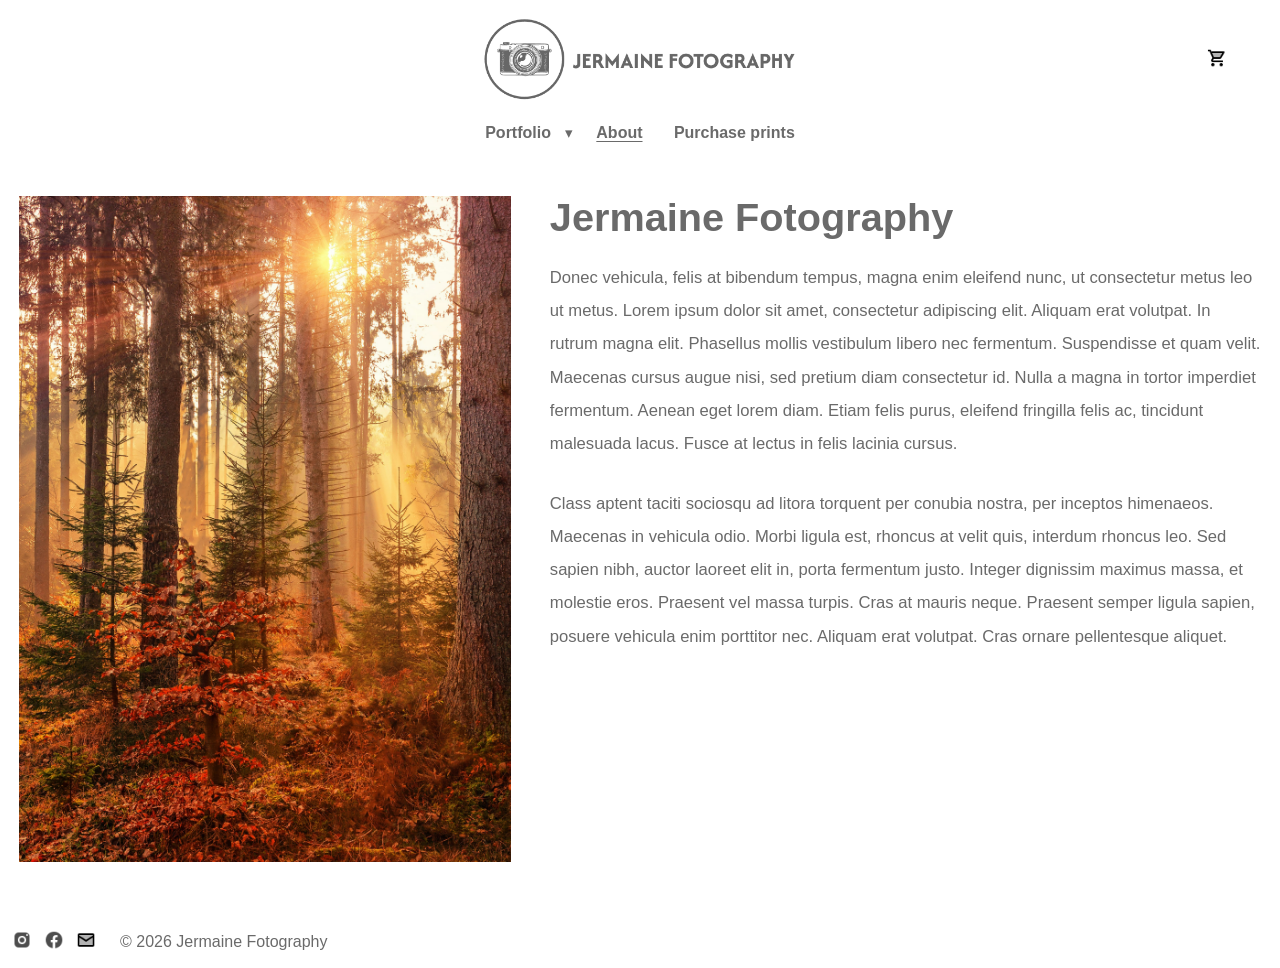
==== about.html @ a355e43f "initial commit" ====
<!DOCTYPE html>
<html lang="en">
<head>
  <!-- Page metadata and shared stylesheet link -->
  <meta charset="utf-8">
  <meta name="viewport" content="width=device-width, initial-scale=1">
  <title>About | Jermaine Fotography</title>
  <link rel="stylesheet" href="css/style.css">
</head>

<body>
  <!-- Main wrapper containing header, about content, and footer -->
  <div class="page">
    <!-- Header section with brand logo -->
    <header class="header">
      <!-- Dedicated top-right basket section -->
      <section class="header-basket" aria-label="Basket quick link">
        <a class="basket-link" href="basket.html" aria-label="Open basket page">
          <img class="basket-icon" src="images/basket.png" alt="Basket"> <!-- Icon by https://icons8.com/  -->
        </a>
      </section>

      <!-- Clickable logo that always redirects to the home page -->
      <a class="header-logo-link" href="index.html">
        <img class="header-logo" src="images/logo.png" alt="Jermaine Fotography logo"> <!-- Logo generated with https://logo.com/  -->
      </a>

      <!-- Mobile menu button with three-line icon -->
      <button class="menu-toggle" type="button" aria-expanded="false" aria-controls="primary-nav" aria-label="Toggle navigation menu">
        <span class="menu-toggle-line"></span>
        <span class="menu-toggle-line"></span>
        <span class="menu-toggle-line"></span>
      </button>

      <!-- Main navigation using an unordered list -->
      <nav class="main-nav" id="primary-nav" aria-label="Primary navigation">
        <!-- Close button shown at top-right of the opened mobile menu -->
        <button class="menu-close" type="button" aria-label="Close navigation menu">
          X
        </button>

        <ul class="main-nav-list">
          <!-- Portfolio item using a native details/summary click dropdown -->
          <li class="main-nav-item">
            <details class="dropdown">
              <summary class="dropdown-summary">
                <span class="main-nav-link">Portfolio</span>
                <span class="dropdown-arrow" aria-hidden="true">▾</span>
              </summary>

              <ul class="dropdown-menu">
                <li><a class="dropdown-link" href="landscape.html">Landscape</a></li>
                <li><a class="dropdown-link" href="still-life.html">Still life</a></li>
              </ul>
            </details>
          </li>

          <!-- Standard navigation items -->
          <li class="main-nav-item"><a class="main-nav-link" href="about.html" aria-current="page">About</a></li>
          <li class="main-nav-item"><a class="main-nav-link" href="purchase-prints.html">Purchase prints</a></li>
        </ul>

        <!-- Social icons shown inside the mobile full-screen menu -->
        <ul class="mobile-menu-social" aria-label="Mobile social links">
          <li>
            <a class="mobile-menu-icon-link" href="#" aria-label="Instagram">
              <img class="mobile-menu-icon" src="images/instagram.png" alt="Instagram"> <!-- Icon by https://icons8.com/  -->
            </a>
          </li>
          <li>
            <a class="mobile-menu-icon-link" href="#" aria-label="Facebook">
              <img class="mobile-menu-icon" src="images/facebook.png" alt="Facebook"> <!-- Icon by https://icons8.com/  -->
            </a>
          </li>
          <li>
            <a class="mobile-menu-icon-link" href="#" aria-label="Email">
              <img class="mobile-menu-icon" src="images/email.png" alt="Email"> <!-- Icon by https://icons8.com/  -->
            </a>
          </li>
        </ul>
      </nav>
    </header>

    <!-- About content area with image on the left and biography text on the right -->
    <main class="about-main">
      <section class="about-layout" aria-label="About Jermaine Fotography">
        <figure class="about-image-wrap">
          <img class="about-image" src="images/about-page.jpg" alt="Jermaine Fotography about page image"> <!-- Image obtained from https://unsplash.com/ -->
        </figure>

        <article class="about-content">
          <h1>Jermaine Fotography</h1>
          <p>
            Donec vehicula, felis at bibendum tempus, magna enim eleifend nunc, ut consectetur metus leo ut metus. Lorem ipsum dolor sit amet, consectetur adipiscing elit. Aliquam erat volutpat. In rutrum magna elit. Phasellus mollis vestibulum libero nec fermentum. Suspendisse et quam velit. Maecenas cursus augue nisi, sed pretium diam consectetur id. Nulla a magna in tortor imperdiet fermentum. Aenean eget lorem diam. Etiam felis purus, eleifend fringilla felis ac, tincidunt malesuada lacus. Fusce at lectus in felis lacinia cursus.
          </p>
          <p>
            Class aptent taciti sociosqu ad litora torquent per conubia nostra, per inceptos himenaeos. Maecenas in vehicula odio. Morbi ligula est, rhoncus at velit quis, interdum rhoncus leo. Sed sapien nibh, auctor laoreet elit in, porta fermentum justo. Integer dignissim maximus massa, et molestie eros. Praesent vel massa turpis. Cras at mauris neque. Praesent semper ligula sapien, posuere vehicula enim porttitor nec. Aliquam erat volutpat. Cras ornare pellentesque aliquet.
          </p>
        </article>
      </section>
    </main>

    <!-- Footer section -->
    <footer class="footer">
      <!-- Footer social navigation icons -->
      <nav class="footer-nav" aria-label="Footer social navigation">
        <ul class="footer-nav-list">
          <li>
            <a class="footer-icon-link" href="#" aria-label="Instagram">
              <img class="footer-icon" src="images/instagram.png" alt="Instagram"> <!-- Icon by https://icons8.com/  -->
            </a>
          </li>
          <li>
            <a class="footer-icon-link" href="#" aria-label="Facebook">
              <img class="footer-icon" src="images/facebook.png" alt="Facebook"> <!-- Icon by https://icons8.com/  -->
            </a>
          </li>
          <li>
            <a class="footer-icon-link" href="#" aria-label="Email">
              <img class="footer-icon" src="images/email.png" alt="Email"> <!-- Icon by https://icons8.com/  -->
            </a>
          </li>

          <!-- Copyright text displayed next to the footer icons -->
          <li class="footer-copy-item">
            <span class="footer-copyright">© 2026 Jermaine Fotography</span>
          </li>
        </ul>
      </nav>
    </footer>
  </div>

  <!-- Shared scripts for basket state and header cart badge UI -->
  <script src="inc/cart.js"></script>
  <script src="inc/cart-ui.js"></script>

  <!-- JS script to open and close the mobile navigation menu -->
  <script>
    const menuToggleButton = document.querySelector(".menu-toggle");
    const menuCloseButton = document.querySelector(".menu-close");
    const primaryNavigation = document.getElementById("primary-nav");

    if (menuToggleButton && primaryNavigation) {
      function setMenuState(isOpen) {
        primaryNavigation.classList.toggle("is-open", isOpen);
        menuToggleButton.setAttribute("aria-expanded", String(isOpen));
        document.body.classList.toggle("menu-open", isOpen);
      }

      menuToggleButton.addEventListener("click", function () {
        const isOpen = !primaryNavigation.classList.contains("is-open");
        setMenuState(isOpen);
      });

      if (menuCloseButton) {
        menuCloseButton.addEventListener("click", function () {
          setMenuState(false);
        });
      }

      primaryNavigation.querySelectorAll("a").forEach(function (link) {
        link.addEventListener("click", function () {
          if (window.innerWidth <= 768) {
            setMenuState(false);
          }
        });
      });

      window.addEventListener("resize", function () {
        if (window.innerWidth > 768) {
          setMenuState(false);
        }
      });
    }
  </script>
</body>
</html>
---- css/style.css ----
/* Shared text color palette */
:root {
  --logo-grey: #6a6a6a;
}

/* Global box model reset for predictable sizing */
* {
  box-sizing: border-box;
}

/* Base page typography and background */
body {
  margin: 0;
  font-family: Arial, Helvetica, sans-serif;
  background: #ffffff;
  color: var(--logo-grey);
}

/* Vertical page structure: header, content, footer */
.page {
  min-height: 100vh;
  display: flex;
  flex-direction: column;
}

/* Header area styling */
.header {
  position: relative;
  background-color: #ffffff;
  color: var(--logo-grey);
  padding: 16px 24px;
  text-align: center;
}

/* Clickable logo link wrapper */
.header-logo-link {
  display: inline-block;
}

/* Logo image sizing and centering in the header */
.header-logo {
  display: block;
  width: min(100%, 340px);
  height: auto;
  margin: 0 auto;
}

/* Mobile menu button is hidden on larger screens */
.menu-toggle {
  display: none;
}

/* Individual horizontal bars for the mobile menu icon */
.menu-toggle-line {
  display: block;
  width: 20px;
  height: 2px;
  background-color: var(--logo-grey);
}

/* Mobile menu close button is hidden on desktop */
.menu-close {
  display: none;
}

/* Navigation container positioned below the logo */
.main-nav {
  margin-top: 12px;
  width: auto;
  margin-left: auto;
  margin-right: auto;
}

/* Social icon list inside the mobile menu (hidden on desktop) */
.mobile-menu-social {
  display: none;
}

/* Unordered navigation list layout */
.main-nav-list {
  list-style: none;
  display: flex;
  justify-content: center;
  gap: clamp(12px, 1.2vw, 20px);
  margin: 0;
  padding: 0;
  width: auto;
  flex-wrap: nowrap;
}

/* Navigation list item positioning */
.main-nav-item {
  position: relative;
  display: flex;
  align-items: center;
  gap: 6px;
}

/* Navigation link appearance */
.main-nav-link {
  color: var(--logo-grey);
  text-decoration: none;
  font-weight: 600;
  display: inline-block;
  padding: 4px 8px;
}

/* Highlight active page link in the main navigation */
.main-nav-link[aria-current="page"] {
  text-decoration: underline;
  text-underline-offset: 3px;
  font-weight: 700;
}

/* Dedicated basket section aligned with the logo center near top-right */
.header-basket {
  position: absolute;
  top: clamp(58px, 4.6vw, 70px);
  right: clamp(24px, 4vw, 64px);
  transform: translateY(-50%);
}

/* Basket link wrapper */
.basket-link {
  display: inline-flex;
  align-items: center;
  justify-content: center;
  text-decoration: none;
  padding: 2px;
  position: relative;
}

/* Small basket icon styling */
.basket-icon {
  width: 20px;
  height: 20px;
  display: block;
}

/* Basket icon hover and focus effect */
.basket-link:hover .basket-icon,
.basket-link:focus .basket-icon {
  opacity: 0.75;
}

/* Basket item count badge on top of the basket icon */
.basket-count {
  position: absolute;
  top: -8px;
  right: -10px;
  min-width: 18px;
  height: 18px;
  padding: 0 5px;
  border-radius: 999px;
  background-color: #222222;
  color: #ffffff;
  font-size: 0.7rem;
  font-weight: 700;
  line-height: 18px;
  text-align: center;
  opacity: 0;
  transform: scale(0.6);
  transition: opacity 0.18s ease, transform 0.18s ease;
}

/* Reveal basket badge only when cart has items */
.basket-count.is-visible {
  opacity: 1;
  transform: scale(1);
}

/* Floating add-to-basket notification anchored top-right */
.cart-toast {
  position: fixed;
  top: 16px;
  right: 16px;
  z-index: 2200;
  width: min(92vw, 360px);
  background-color: #ffffff;
  border: 1px solid #dddddd;
  box-shadow: 0 14px 32px rgba(0, 0, 0, 0.16);
  padding: 12px;
  opacity: 0;
  pointer-events: none;
  transform: translateY(-8px);
  transition: opacity 0.2s ease, transform 0.2s ease;
}

/* Visible state for add-to-basket notification */
.cart-toast.is-visible {
  opacity: 1;
  pointer-events: auto;
  transform: translateY(0);
}

/* Close button for the floating add-to-basket notification */
.cart-toast-close {
  position: absolute;
  top: 6px;
  right: 8px;
  border: 0;
  background: transparent;
  color: var(--logo-grey);
  font-size: 1.1rem;
  line-height: 1;
  cursor: pointer;
  padding: 2px 4px;
}

/* Title text for add-to-basket notification */
.cart-toast-title {
  margin: 0 26px 10px 0;
  color: var(--logo-grey);
  font-size: 0.86rem;
  font-weight: 700;
  letter-spacing: 0.04em;
  text-transform: uppercase;
}

/* Body row containing image and text */
.cart-toast-body {
  display: flex;
  align-items: center;
  gap: 10px;
}

/* Product preview image inside the add-to-basket notification */
.cart-toast-image {
  width: 56px;
  height: 68px;
  object-fit: cover;
  display: block;
  flex-shrink: 0;
}

/* Text wrapper for add-to-basket notification content */
.cart-toast-copy {
  display: grid;
  gap: 4px;
  min-width: 0;
}

/* Product name shown in the notification */
.cart-toast-item {
  margin: 0;
  color: var(--logo-grey);
  font-size: 0.9rem;
  line-height: 1.3;
  font-weight: 600;
}

/* Basket quantity context shown under product name */
.cart-toast-meta {
  margin: 0;
  color: var(--logo-grey);
  font-size: 0.8rem;
  line-height: 1.4;
}

/* Call-to-action link to open basket page from notification */
.cart-toast-link {
  display: inline-flex;
  align-items: center;
  justify-content: center;
  margin-top: 12px;
  color: #ffffff;
  background-color: #222222;
  text-decoration: none;
  font-size: 0.82rem;
  font-weight: 700;
  letter-spacing: 0.04em;
  text-transform: uppercase;
  padding: 9px 12px;
}

/* Hover and focus states for notification basket link */
.cart-toast-link:hover,
.cart-toast-link:focus {
  background-color: #2e2e2e;
}

/* Navigation link hover and keyboard-focus state */
.main-nav-link:hover,
.main-nav-link:focus {
  text-decoration: underline;
}

/* Dropdown container built with native details/summary */
.dropdown {
  position: relative;
}

/* Summary row used as the clickable dropdown control */
.dropdown-summary {
  display: inline-flex;
  align-items: center;
  gap: 6px;
  cursor: pointer;
  list-style: none;
}

/* Remove browser default summary marker so only custom arrow is shown */
.dropdown-summary::marker,
.dropdown-summary::-webkit-details-marker {
  display: none;
}

/* Dropdown summary hover and focus state */
.dropdown-summary:hover .main-nav-link,
.dropdown-summary:focus-visible .main-nav-link {
  text-decoration: underline;
}

/* Custom dropdown arrow symbol */
.dropdown-arrow {
  font-size: 0.95rem;
  line-height: 1;
}

/* Dropdown submenu container */
.dropdown-menu {
  list-style: none;
  display: none;
  position: absolute;
  top: 100%;
  left: 0;
  margin: 8px 0 0;
  padding: 8px 0;
  min-width: 150px;
  background-color: #ffffff;
  border: 1px solid #d8d8d8;
  box-shadow: 0 6px 12px rgba(0, 0, 0, 0.08);
  z-index: 10;
}

/* Dropdown links */
.dropdown-link {
  display: block;
  color: var(--logo-grey);
  text-decoration: none;
  padding: 8px 14px;
  white-space: nowrap;
}

/* Dropdown link hover and focus styles */
.dropdown-link:hover,
.dropdown-link:focus {
  background-color: #f2f2f2;
}

/* Show dropdown when details element is open */
.dropdown[open] .dropdown-menu {
  display: block;
}

/* Rotate custom arrow when dropdown is open */
.dropdown[open] .dropdown-arrow {
  transform: rotate(180deg);
}

/* Shared flex growth for top-level page main regions */
.gallery-main,
.about-main,
.products-main,
.product-detail-main,
.cart-main {
  flex: 1;
}

/* Shared centered width wrapper for gallery and product listing sections */
.gallery-page-header,
.photo-grid,
.products-section {
  width: min(94vw, 1400px);
  margin-left: auto;
  margin-right: auto;
}

/* Main gallery section spacing */
.gallery-main {
  padding: 34px 0 46px;
}

/* Optional centered heading wrapper for single-category gallery pages */
.gallery-page-header {
  margin: 0 auto 24px;
  text-align: center;
}

/* Large centered heading text used on landscape and still life pages */
.gallery-page-title {
  margin: 0;
  color: var(--logo-grey);
  font-size: clamp(1.8rem, 2.8vw, 2.5rem);
  font-weight: 500;
  letter-spacing: 0.02em;
  line-height: 1.2;
}

/* Masonry-style gallery layout inspired by the reference display */
.photo-grid {
  column-count: 3;
  column-gap: clamp(14px, 1.8vw, 24px);
}

/* Landscape page uses fewer columns so each image renders larger and taller */
.landscape-main .photo-grid {
  width: min(96vw, 1500px);
  column-count: 2;
  column-gap: clamp(16px, 2vw, 28px);
}

/* Slightly larger gaps between landscape cards to keep the taller layout balanced */
.landscape-main .photo-card {
  margin: 0 0 clamp(16px, 2vw, 28px);
}

/* Shared photo card styling */
.photo-card {
  margin: 0 0 clamp(14px, 1.8vw, 24px);
  break-inside: avoid;
  -webkit-column-break-inside: avoid;
  overflow: hidden;
  background-color: #ffffff;
}

/* Shared image styling for natural photographic proportions */
.photo-card img {
  width: 100%;
  height: auto;
  display: block;
}

/* About page section spacing */
.about-main {
  padding: 34px 0 54px;
}

/* Two-column about layout with image left and text right */
.about-layout {
  width: min(97vw, 1500px);
  margin: 0 auto;
  display: grid;
  grid-template-columns: minmax(380px, 0.9fr) minmax(540px, 1.3fr);
  gap: clamp(22px, 3vw, 54px);
  align-items: stretch;
}

/* About page image wrapper reset */
.about-image-wrap {
  margin: 0;
  height: 100%;
}

/* About page feature image styling with stronger vertical emphasis */
.about-image {
  width: 100%;
  height: clamp(620px, 74vh, 980px);
  display: block;
  object-fit: cover;
  object-position: center;
}

/* About page heading style */
.about-content h1 {
  margin: 0 0 22px;
  color: var(--logo-grey);
  font-size: clamp(2.2rem, 3.1vw, 3.35rem);
  line-height: 1.08;
}

/* About page text column spacing and vertical fill */
.about-content {
  min-height: clamp(620px, 74vh, 980px);
  display: flex;
  flex-direction: column;
}

/* About page paragraph style */
.about-content p {
  margin: 0 0 26px;
  line-height: 2;
  font-size: 1.04rem;
}

/* Remove trailing gap under the final about paragraph */
.about-content p:last-child {
  margin-bottom: 0;
}

/* Purchase prints page section spacing */
.products-main {
  padding: 34px 0 52px;
}

/* Purchase page heading block */
.products-heading {
  margin: 0;
  text-align: left;
}

/* Purchase page small uppercase heading label */
.products-kicker {
  margin: 0;
  color: var(--logo-grey);
  font-size: clamp(1.7rem, 3.2vw, 2.6rem);
  font-weight: 400;
  letter-spacing: 0.01em;
  line-height: 1.08;
  text-transform: none;
}

/* Purchase page main heading style */
.products-title {
  margin: 30px 0 0;
  color: var(--logo-grey);
  font-size: clamp(1.7rem, 3.2vw, 2.6rem);
  font-weight: 500;
  letter-spacing: 0.04em;
  line-height: 1.3;
  text-transform: none;
}

/* Product grid layout */
.products-grid {
  list-style: none;
  margin: 26px 0 0;
  padding: 0;
  display: grid;
  grid-template-columns: repeat(3, minmax(0, 1fr));
  gap: clamp(18px, 2vw, 28px);
  align-items: start;
}

/* Product card base style */
.product-card {
  margin: 0;
}

/* Product image link wrapper */
.product-thumb-link {
  display: block;
  text-decoration: none;
}

/* Product image sizing */
.product-thumb {
  width: 100%;
  aspect-ratio: 4 / 5;
  object-fit: cover;
  display: block;
}

/* Product detail block below each thumbnail */
.product-details {
  padding: 12px 2px 0;
}

/* Product title styling */
.product-name {
  margin: 0 0 8px;
  color: var(--logo-grey);
  font-size: 1.04rem;
  line-height: 1.3;
}

/* Product title link styling */
.product-name-link {
  color: inherit;
  text-decoration: none;
}

/* Product title link hover and focus styles */
.product-name-link:hover,
.product-name-link:focus {
  text-decoration: underline;
}

/* Product descriptor styling */
.product-type {
  margin: 0 0 9px;
  color: var(--logo-grey);
  font-size: 0.9rem;
  line-height: 1.45;
}

/* Product publication date styling */
.product-date {
  margin: 0 0 10px;
  color: var(--logo-grey);
  font-size: 0.88rem;
  line-height: 1.45;
}

/* Product price styling */
.product-price {
  margin: 0 0 12px;
  color: var(--logo-grey);
  font-size: 0.95rem;
  font-weight: 700;
}

/* Shared outlined action button base for product and empty-cart actions */
.product-cta,
.cart-empty-link {
  display: inline-flex;
  align-items: center;
  justify-content: center;
  color: var(--logo-grey);
  text-decoration: none;
  border: 1px solid #d0d0d0;
  font-weight: 700;
  text-transform: uppercase;
  letter-spacing: 0.04em;
  background-color: #ffffff;
  font-family: inherit;
  cursor: pointer;
}

/* Product call-to-action sizing */
.product-cta {
  padding: 8px 14px;
  font-size: 0.86rem;
}

/* Product and empty-cart action hover/focus states */
.product-cta:hover,
.product-cta:focus,
.cart-empty-link:hover,
.cart-empty-link:focus {
  background-color: #f6f6f6;
}

/* Shared product and detail action rows containing quantity and add button */
.product-purchase-controls,
.detail-action-row {
  display: flex;
  align-items: center;
  gap: 10px;
  flex-wrap: wrap;
}

/* Shared quantity selector container style for product and basket */
.product-quantity,
.cart-quantity-control {
  display: inline-flex;
  align-items: center;
  border: 1px solid #d0d0d0;
  background-color: #ffffff;
}

/* Product quantity selector minimum touch target */
.product-quantity {
  min-height: 38px;
}

/* Shared plus/minus quantity button base style */
.qty-button,
.cart-qty-button {
  border: 0;
  background: transparent;
  color: var(--logo-grey);
  cursor: pointer;
  font-size: 1rem;
  line-height: 1;
}

/* Product card quantity button dimensions */
.qty-button {
  width: 34px;
  height: 36px;
}

/* Basket table quantity button dimensions */
.cart-qty-button {
  width: 30px;
  height: 34px;
}

/* Shared quantity numeric input base style */
.qty-input,
.cart-qty-input {
  border: 0;
  outline: none;
  text-align: center;
  color: var(--logo-grey);
  background-color: #ffffff;
  font-family: inherit;
  appearance: textfield;
}

/* Product card quantity numeric field */
.qty-input {
  width: 50px;
  font-size: 0.92rem;
}

/* Basket quantity numeric field */
.cart-qty-input {
  width: 46px;
  font-size: 0.9rem;
}

/* Remove browser spinner controls from custom quantity fields */
.qty-input::-webkit-inner-spin-button,
.qty-input::-webkit-outer-spin-button,
.cart-qty-input::-webkit-inner-spin-button,
.cart-qty-input::-webkit-outer-spin-button {
  -webkit-appearance: none;
  margin: 0;
}

/* Product add-to-basket button sizing */
.product-add-button {
  min-height: 38px;
}

/* Shared add-to-basket feedback message style */
.product-feedback,
.detail-feedback {
  min-height: 1.1rem;
  color: var(--logo-grey);
  font-size: 0.82rem;
}

/* Product add-to-basket feedback message spacing */
.product-feedback {
  margin: 8px 0 0;
}

/* Product detail page section spacing */
.product-detail-main {
  padding: 30px 0 54px;
}

/* Product detail content wrapper */
.product-detail-section {
  width: min(94vw, 1280px);
  margin: 0 auto;
}

/* Product detail two-column layout */
.product-detail-layout {
  display: grid;
  grid-template-columns: minmax(0, 1.15fr) minmax(320px, 0.85fr);
  gap: clamp(24px, 4vw, 64px);
  align-items: start;
}

/* Product image presentation column */
.detail-media {
  margin: 0;
  height: 100%;
}

/* Main product detail image with stronger vertical footprint */
.detail-image {
  width: 100%;
  height: clamp(700px, 88vh, 1120px);
  max-height: none;
  object-fit: cover;
  object-position: center;
  display: block;
}

/* Product information column */
.detail-summary {
  display: grid;
  gap: 14px;
}

/* Product breadcrumb trail */
.detail-breadcrumb {
  margin: 0;
  color: var(--logo-grey);
  font-size: 0.82rem;
  letter-spacing: 0.02em;
}

/* Product detail title */
.detail-title {
  margin: 0;
  color: var(--logo-grey);
  font-size: clamp(1.6rem, 2.4vw, 2.2rem);
  line-height: 1.18;
  font-weight: 500;
}

/* Product detail price row */
.detail-price {
  margin: 0;
  color: var(--logo-grey);
  font-size: 1.26rem;
  font-weight: 700;
}

/* Shared secondary product detail metadata lines */
.detail-note,
.detail-published {
  margin: 0;
  color: var(--logo-grey);
  font-size: 0.86rem;
}

/* Product tax and shipping note */
.detail-note {
  line-height: 1.5;
}

/* Product option selector group */
.detail-option-group {
  display: grid;
  gap: 8px;
}

/* Product option label style */
.detail-option-label {
  color: var(--logo-grey);
  font-size: 0.88rem;
  font-weight: 700;
  letter-spacing: 0.04em;
  text-transform: uppercase;
}

/* Product variant select inputs */
.detail-size-select,
.detail-format-select {
  border: 1px solid #d0d0d0;
  min-height: 40px;
  padding: 6px 10px;
  color: var(--logo-grey);
  background-color: #ffffff;
  font-family: inherit;
  font-size: 0.92rem;
}

/* Product detail quantity control wrapper */
.detail-quantity {
  min-height: 40px;
}

/* Product detail quantity input width override */
.detail-qty-input {
  width: 54px;
}

/* Product detail add-to-basket button */
.detail-add-button {
  min-height: 40px;
  border: 0;
  background-color: #222222;
  color: #ffffff;
  padding: 10px 22px;
}

/* Product detail add-to-basket hover and focus state */
.detail-add-button:hover,
.detail-add-button:focus {
  background-color: #2e2e2e;
}

/* Product detail feedback message spacing */
.detail-feedback {
  margin: 0;
}

/* Product detail body section heading */
.detail-section-heading {
  margin: 10px 0 0;
  color: var(--logo-grey);
  font-size: 1rem;
  letter-spacing: 0.05em;
  text-transform: uppercase;
}

/* Product detail description paragraphs */
.detail-copy {
  margin: 0;
  color: var(--logo-grey);
  font-size: 0.95rem;
  line-height: 1.75;
}

/* Product detail feature list */
.detail-feature-list {
  margin: 0;
  padding-left: 18px;
  color: var(--logo-grey);
  display: grid;
  gap: 8px;
  font-size: 0.92rem;
  line-height: 1.6;
}

/* Basket page section spacing */
.cart-main {
  padding: 30px 0 52px;
}

/* Basket page content wrapper */
.cart-section {
  width: min(94vw, 1300px);
  margin: 0 auto;
}

/* Basket heading row */
.cart-header {
  display: flex;
  align-items: flex-end;
  justify-content: space-between;
  gap: 12px;
  margin-bottom: 20px;
  padding-bottom: 16px;
  border-bottom: 1px solid #e5e5e5;
}

/* Basket title style */
.cart-title {
  margin: 0;
  color: var(--logo-grey);
  font-size: clamp(1.7rem, 2.6vw, 2.3rem);
  font-weight: 500;
  line-height: 1.1;
}

/* Continue shopping link style */
.cart-continue-link {
  color: var(--logo-grey);
  text-decoration: none;
  font-size: 0.92rem;
  font-weight: 600;
}

/* Continue shopping hover and focus state */
.cart-continue-link:hover,
.cart-continue-link:focus {
  text-decoration: underline;
}

/* Basket content split between items and summary */
.cart-content {
  display: grid;
  grid-template-columns: minmax(0, 1fr) minmax(260px, 320px);
  gap: clamp(18px, 2.5vw, 36px);
  align-items: start;
}

/* Scroll wrapper for the basket table on narrower viewports */
.cart-table-wrap {
  width: 100%;
  overflow-x: visible;
}

/* Basket line items table */
.cart-table {
  width: 100%;
  border-collapse: collapse;
  min-width: 0;
}

/* Basket table heading cells */
.cart-table th {
  text-align: left;
  color: var(--logo-grey);
  font-size: 0.78rem;
  letter-spacing: 0.08em;
  text-transform: uppercase;
  font-weight: 700;
  padding: 10px 0;
  border-bottom: 1px solid #e3e3e3;
}

/* Basket table data cells */
.cart-table td {
  vertical-align: middle;
  padding: 16px 0;
  border-bottom: 1px solid #ededed;
}

/* Basket product cell with thumbnail and metadata */
.cart-product-cell {
  display: flex;
  align-items: center;
  gap: 14px;
  min-width: 310px;
  padding-right: 10px;
}

/* Basket thumbnail link wrapper */
.cart-product-image-link {
  display: block;
  flex-shrink: 0;
}

/* Basket thumbnail image sizing */
.cart-product-image {
  width: 84px;
  height: 105px;
  object-fit: cover;
  display: block;
}

/* Basket product metadata wrapper */
.cart-product-info {
  display: grid;
  gap: 4px;
}

/* Basket product title */
.cart-product-name {
  margin: 0;
  color: var(--logo-grey);
  font-size: 1rem;
  line-height: 1.3;
  overflow-wrap: anywhere;
}

/* Basket product metadata lines */
.cart-product-meta {
  margin: 0;
  color: var(--logo-grey);
  font-size: 0.82rem;
  line-height: 1.4;
}

/* Basket quantity cell spacing */
.cart-quantity-cell {
  white-space: nowrap;
}

/* Basket per-item price and total cell styles */
.cart-price-cell,
.cart-total-cell {
  color: var(--logo-grey);
  font-size: 0.92rem;
  white-space: nowrap;
}

/* Basket remove cell alignment */
.cart-remove-cell {
  text-align: right;
  white-space: nowrap;
}

/* Basket remove button style */
.cart-remove-button {
  border: 0;
  background: transparent;
  color: var(--logo-grey);
  text-decoration: underline;
  cursor: pointer;
  font-family: inherit;
  font-size: 0.82rem;
  padding: 0;
}

/* Basket summary panel */
.cart-summary {
  border: 1px solid #e5e5e5;
  padding: 18px;
  background-color: #ffffff;
}

/* Basket summary heading */
.cart-summary-title {
  margin: 0;
  color: var(--logo-grey);
  font-size: 1rem;
  text-transform: uppercase;
  letter-spacing: 0.06em;
}

/* Basket subtotal value */
.cart-subtotal {
  margin: 12px 0 14px;
  color: var(--logo-grey);
  font-size: 1.6rem;
  font-weight: 700;
}

/* Basket summary note text */
.cart-summary-note {
  margin: 0 0 16px;
  color: var(--logo-grey);
  font-size: 0.86rem;
  line-height: 1.5;
}

/* Single checkout call-to-action button */
.cart-checkout-button {
  width: 100%;
  border: 0;
  background-color: #222222;
  color: #ffffff;
  font-family: inherit;
  font-size: 0.9rem;
  font-weight: 700;
  text-transform: uppercase;
  letter-spacing: 0.05em;
  padding: 12px 14px;
  cursor: pointer;
}

/* Basket checkout button hover and focus state */
.cart-checkout-button:hover,
.cart-checkout-button:focus {
  opacity: 0.9;
}

/* Empty-cart state wrapper */
.cart-empty {
  border: 1px solid #e5e5e5;
  padding: 24px;
  text-align: center;
}

/* Empty-cart explanatory text */
.cart-empty-text {
  margin: 0 0 14px;
  color: var(--logo-grey);
}

/* Empty-cart browse link button */
.cart-empty-link {
  padding: 9px 14px;
  font-size: 0.84rem;
}

/* Footer area styling */
.footer {
  background-color: #ffffff;
  color: var(--logo-grey);
  display: flex;
  justify-content: flex-start;
  align-items: center;
  padding: 14px 12px;
}

/* Footer navigation wrapper */
.footer-nav {
  width: 100%;
}

/* Footer unordered list layout for social icons */
.footer-nav-list {
  list-style: none;
  display: flex;
  align-items: center;
  gap: 12px;
  margin: 0;
  padding: 0;
}

/* Footer list item containing copyright text */
.footer-copy-item {
  margin-left: 12px;
}

/* Shared icon link wrapper for footer and mobile menu */
.footer-icon-link,
.mobile-menu-icon-link {
  display: inline-flex;
  align-items: center;
  justify-content: center;
  text-decoration: none;
}

/* Shared social icon sizing for footer and mobile menu */
.footer-icon,
.mobile-menu-icon {
  width: 20px;
  height: 20px;
  display: block;
}

/* Shared social icon hover and focus effect */
.footer-icon-link:hover .footer-icon,
.footer-icon-link:focus .footer-icon,
.mobile-menu-icon-link:hover .mobile-menu-icon,
.mobile-menu-icon-link:focus .mobile-menu-icon {
  opacity: 0.75;
}

/* Footer copyright text style */
.footer-copyright {
  color: var(--logo-grey);
  font-size: 1rem;
  line-height: 1;
}

/* Stack about content on medium and smaller screens */
@media (max-width: 960px) {
  .about-main {
    padding: 26px 0 34px;
  }

  .about-layout {
    width: min(96vw, 840px);
    grid-template-columns: 1fr;
    gap: 22px;
  }

  /* Let text size collapse naturally once about layout stacks */
  .about-content {
    min-height: 0;
  }

  /* Keep about image tall on tablets without overwhelming the viewport */
  .about-image {
    height: clamp(420px, 62vh, 640px);
  }
}

/* Use two product columns on medium screens */
@media (max-width: 1024px) {
  .products-grid {
    grid-template-columns: repeat(2, minmax(0, 1fr));
  }

  /* Stack product detail layout into a single column on medium screens */
  .product-detail-layout {
    grid-template-columns: 1fr;
    gap: 24px;
  }

  /* Keep product detail image tall on medium screens */
  .detail-image {
    height: clamp(560px, 78vh, 900px);
  }

  /* Stack basket summary under table on medium screens */
  .cart-content {
    grid-template-columns: 1fr;
  }
}

/* Responsive behavior: stack columns on smaller screens */
@media (max-width: 768px) {
  /* Reduce logo size on mobile so header controls have clearer spacing */
  .header-logo {
    width: min(100%, 300px);
  }

  /* Lock background scroll when the full-screen mobile menu is open */
  body.menu-open {
    overflow: hidden;
  }

  /* Show three-line menu button aligned with the logo center on mobile */
  .menu-toggle {
    display: inline-flex;
    position: absolute;
    top: 50%;
    left: 10px;
    z-index: 20;
    transform: translateY(-50%);
    flex-direction: column;
    justify-content: center;
    align-items: center;
    gap: 5px;
    border: 0;
    background: transparent;
    cursor: pointer;
    padding: 6px;
    margin: 0;
  }

  /* Hide the hamburger while the mobile menu is open */
  body.menu-open .menu-toggle {
    display: none;
  }

  /* Hide navigation by default on mobile; menu button reveals a full-screen panel */
  .main-nav {
    display: none;
    position: fixed;
    inset: 0;
    z-index: 1200;
    width: 100vw;
    max-width: none;
    height: 100dvh;
    margin: 0;
    background-color: #ffffff;
    padding: 72px 24px 24px;
    overflow-y: auto;
  }

  /* Show full-screen navigation when toggled open by the menu button */
  .main-nav.is-open {
    display: flex;
    flex-direction: column;
  }

  /* Show close control at top-right inside the opened mobile menu */
  .main-nav.is-open .menu-close {
    display: inline-flex;
    position: absolute;
    top: 12px;
    right: 12px;
    width: 38px;
    height: 38px;
    border: 0;
    border-radius: 0;
    background: transparent;
    box-shadow: none;
    -webkit-appearance: none;
    appearance: none;
    cursor: pointer;
    padding: 0;
    margin: 0;
    color: transparent;
    font-size: 0;
    line-height: 0;
    text-indent: -9999px;
    white-space: nowrap;
    overflow: hidden;
    align-items: center;
    justify-content: center;
    transition: background-color 0.2s ease, box-shadow 0.2s ease;
  }

  /* Draw a true close icon with two crossing lines */
  .main-nav.is-open .menu-close::before,
  .main-nav.is-open .menu-close::after {
    content: "";
    position: absolute;
    width: 17px;
    height: 2.5px;
    background-color: var(--logo-grey);
    border-radius: 999px;
  }

  .main-nav.is-open .menu-close::before {
    transform: rotate(45deg);
  }

  .main-nav.is-open .menu-close::after {
    transform: rotate(-45deg);
  }

  /* Subtle hover/focus state for the close icon button */
  .main-nav.is-open .menu-close:hover,
  .main-nav.is-open .menu-close:focus {
    background-color: transparent;
    box-shadow: none;
  }

  /* Strong keyboard focus ring for accessibility */
  .main-nav.is-open .menu-close:focus-visible {
    outline: 2px solid #bcbcbc;
    outline-offset: 2px;
  }

  /* Arrange the three mobile menu links centered with even spacing */
  .main-nav-list {
    flex-direction: column;
    align-items: center;
    justify-content: center;
    gap: 24px;
    flex: 1;
    text-align: center;
  }

  /* Keep the dropdown control centered inside mobile menu */
  .dropdown-summary {
    justify-content: center;
    width: 100%;
  }

  /* Render dropdown items inline and centered in the mobile menu flow */
  .dropdown-menu {
    position: static;
    margin: 6px 0 0;
    padding: 6px 0 0;
    border: 0;
    box-shadow: none;
    min-width: 0;
    background: transparent;
    width: 100%;
  }

  /* Center dropdown links in mobile menu */
  .dropdown-link {
    text-align: center;
    padding: 8px 0;
  }

  /* Mobile social links fixed to the bottom area of the full-screen menu */
  .mobile-menu-social {
    list-style: none;
    display: flex;
    align-items: center;
    justify-content: center;
    gap: 12px;
    margin: auto 0 0;
    padding: 0;
  }

  /* Keep basket icon aligned with the logo center on small screens */
  .header-basket {
    top: 50%;
    right: 12px;
    transform: translateY(-50%);
  }

  /* Keep basket icon size consistent between mobile and desktop */
  .basket-icon {
    width: 20px;
    height: 20px;
  }

  /* Keep basket count badge size consistent between mobile and desktop */
  .basket-count {
    top: -8px;
    right: -10px;
    min-width: 18px;
    height: 18px;
    line-height: 18px;
    font-size: 0.7rem;
    padding: 0 5px;
  }

  /* Keep floating add-to-basket notification clear of mobile header */
  .cart-toast {
    top: 10px;
    right: 10px;
    width: min(94vw, 340px);
  }

  /* Use a simpler balanced gallery structure on tablets/phones */
  .gallery-main {
    padding: 22px 0 30px;
  }

  .photo-grid {
    width: min(96vw, 700px);
    column-count: 2;
    column-gap: 12px;
  }

  /* Keep landscape page images taller on small screens by using a single column */
  .landscape-main .photo-grid {
    width: min(96vw, 760px);
    column-count: 1;
    column-gap: 0;
  }

  .photo-card {
    margin-bottom: 12px;
  }

  /* Tighten purchase prints spacing on smaller screens */
  .products-main {
    padding: 22px 0 34px;
  }

  /* Keep products wrapper balanced on mobile */
  .products-section {
    width: min(96vw, 720px);
  }

  /* Keep product detail wrapper balanced on mobile */
  .product-detail-section {
    width: min(96vw, 860px);
  }

  /* Mobile product detail section spacing */
  .product-detail-main {
    padding: 22px 0 34px;
  }

  /* Keep product detail image visually prominent on mobile */
  .detail-image {
    height: clamp(430px, 68vh, 680px);
  }

  /* Keep product heading visually compact on mobile */
  .products-grid {
    margin-top: 20px;
    gap: 16px;
  }

  /* Adjust product metadata spacing on mobile */
  .product-details {
    padding-top: 10px;
  }

  /* Stack product action controls cleanly on mobile */
  .product-purchase-controls,
  .detail-action-row {
    flex-direction: column;
    align-items: stretch;
  }

  /* Stretch quantity selectors and add buttons on mobile */
  .product-quantity,
  .product-add-button,
  .detail-quantity,
  .detail-add-button {
    width: 100%;
  }

  /* Keep mobile quantity selector buttons separated */
  .product-quantity {
    justify-content: space-between;
  }

  /* Mobile basket section spacing */
  .cart-main {
    padding: 22px 0 34px;
  }

  /* Keep basket wrapper balanced on mobile */
  .cart-section {
    width: min(96vw, 860px);
  }

  /* Stack basket heading elements naturally on mobile */
  .cart-header {
    flex-direction: column;
    align-items: flex-start;
    gap: 8px;
  }

  /* Mobile basket rows: remove horizontal table behavior and stack content */
  .cart-table-wrap {
    overflow-x: visible;
  }

  /* Mobile basket table: flatten to block layout to avoid sideways scrolling */
  .cart-table,
  .cart-table thead,
  .cart-table tbody,
  .cart-table tr,
  .cart-table th,
  .cart-table td {
    display: block;
    width: 100%;
  }

  /* Mobile basket table header is hidden because labels are shown per row */
  .cart-table thead {
    display: none;
  }

  /* Mobile basket row card styling */
  .cart-row {
    border-bottom: 1px solid #ededed;
    padding: 14px 0;
  }

  /* Remove per-cell row borders to prevent doubled dividers on mobile cards */
  .cart-table td {
    border-bottom: 0;
    padding: 6px 0;
  }

  /* Mobile product cell: keep image and details side-by-side without overflow */
  .cart-product-cell {
    display: grid;
    grid-template-columns: 76px minmax(0, 1fr);
    gap: 12px;
    min-width: 0;
    padding-right: 0;
    align-items: start;
  }

  /* Mobile basket thumbnail size tuning */
  .cart-product-image {
    width: 76px;
    height: 96px;
  }

  /* Shared mobile row label/value layout for price, quantity, and total */
  .cart-price-cell,
  .cart-quantity-cell,
  .cart-total-cell {
    display: grid;
    grid-template-columns: 92px minmax(0, 1fr);
    gap: 10px;
    align-items: center;
    white-space: normal;
    font-size: 0.9rem;
  }

  /* Mobile row labels to mirror cart column names without table headers */
  .cart-price-cell::before,
  .cart-quantity-cell::before,
  .cart-total-cell::before {
    color: var(--logo-grey);
    font-size: 0.76rem;
    letter-spacing: 0.08em;
    text-transform: uppercase;
    font-weight: 700;
  }

  /* Mobile label text for each basket data line */
  .cart-price-cell::before {
    content: "Price";
  }

  .cart-quantity-cell::before {
    content: "Quantity";
  }

  .cart-total-cell::before {
    content: "Total";
  }

  /* Keep quantity selector aligned to the left on mobile rows */
  .cart-quantity-control {
    justify-self: start;
  }

  /* Mobile remove action aligns under the data rows */
  .cart-remove-cell {
    text-align: left;
    margin-top: 2px;
  }

  /* Keep basket subtotal card spacing compact on mobile */
  .cart-summary {
    padding: 16px;
  }
}

/* Single-column gallery on narrow mobile screens */
@media (max-width: 520px) {
  .photo-grid {
    column-count: 1;
  }

  /* Stack purchase cards into one column on narrow mobile screens */
  .products-grid {
    grid-template-columns: 1fr;
  }

  /* Keep mobile basket row labels compact on very narrow screens */
  .cart-price-cell,
  .cart-quantity-cell,
  .cart-total-cell {
    grid-template-columns: 82px minmax(0, 1fr);
    gap: 8px;
  }
}
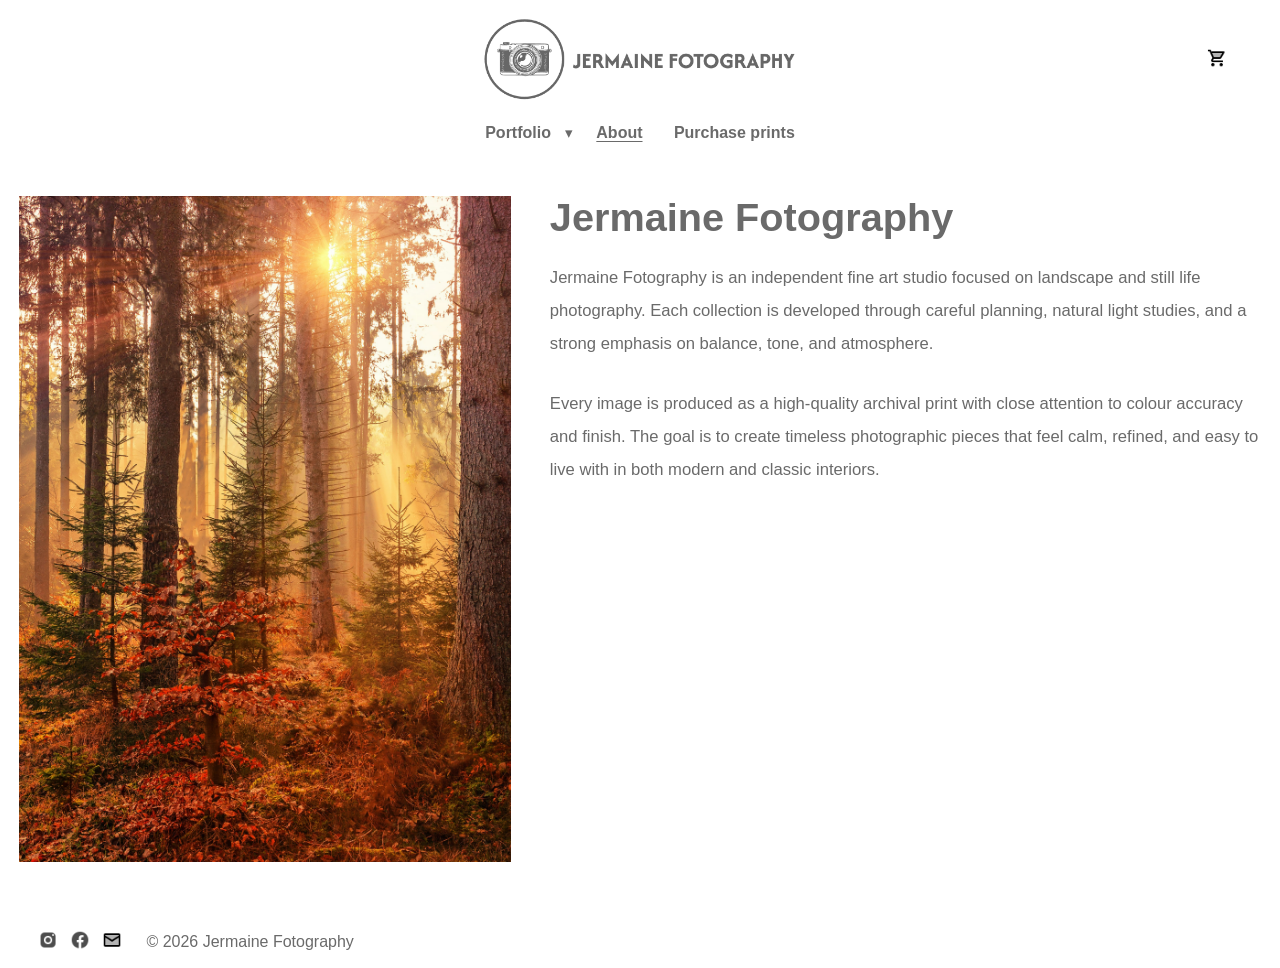
==== commit 79a6d3b6: "More updated files to commit" ====
--- a/about.html
+++ b/about.html
@@ -91,10 +91,10 @@
         <article class="about-content">
           <h1>Jermaine Fotography</h1>
           <p>
-            Donec vehicula, felis at bibendum tempus, magna enim eleifend nunc, ut consectetur metus leo ut metus. Lorem ipsum dolor sit amet, consectetur adipiscing elit. Aliquam erat volutpat. In rutrum magna elit. Phasellus mollis vestibulum libero nec fermentum. Suspendisse et quam velit. Maecenas cursus augue nisi, sed pretium diam consectetur id. Nulla a magna in tortor imperdiet fermentum. Aenean eget lorem diam. Etiam felis purus, eleifend fringilla felis ac, tincidunt malesuada lacus. Fusce at lectus in felis lacinia cursus.
+            Jermaine Fotography is an independent fine art studio focused on landscape and still life photography. Each collection is developed through careful planning, natural light studies, and a strong emphasis on balance, tone, and atmosphere.
           </p>
           <p>
-            Class aptent taciti sociosqu ad litora torquent per conubia nostra, per inceptos himenaeos. Maecenas in vehicula odio. Morbi ligula est, rhoncus at velit quis, interdum rhoncus leo. Sed sapien nibh, auctor laoreet elit in, porta fermentum justo. Integer dignissim maximus massa, et molestie eros. Praesent vel massa turpis. Cras at mauris neque. Praesent semper ligula sapien, posuere vehicula enim porttitor nec. Aliquam erat volutpat. Cras ornare pellentesque aliquet.
+            Every image is produced as a high-quality archival print with close attention to colour accuracy and finish. The goal is to create timeless photographic pieces that feel calm, refined, and easy to live with in both modern and classic interiors.
           </p>
         </article>
       </section>
@@ -130,48 +130,9 @@
     </footer>
   </div>
 
-  <!-- Shared scripts for basket state and header cart badge UI -->
+  <!-- Shared scripts for basket state, badge UI, and mobile navigation -->
   <script src="inc/cart.js"></script>
   <script src="inc/cart-ui.js"></script>
-
-  <!-- JS script to open and close the mobile navigation menu -->
-  <script>
-    const menuToggleButton = document.querySelector(".menu-toggle");
-    const menuCloseButton = document.querySelector(".menu-close");
-    const primaryNavigation = document.getElementById("primary-nav");
-
-    if (menuToggleButton && primaryNavigation) {
-      function setMenuState(isOpen) {
-        primaryNavigation.classList.toggle("is-open", isOpen);
-        menuToggleButton.setAttribute("aria-expanded", String(isOpen));
-        document.body.classList.toggle("menu-open", isOpen);
-      }
-
-      menuToggleButton.addEventListener("click", function () {
-        const isOpen = !primaryNavigation.classList.contains("is-open");
-        setMenuState(isOpen);
-      });
-
-      if (menuCloseButton) {
-        menuCloseButton.addEventListener("click", function () {
-          setMenuState(false);
-        });
-      }
-
-      primaryNavigation.querySelectorAll("a").forEach(function (link) {
-        link.addEventListener("click", function () {
-          if (window.innerWidth <= 768) {
-            setMenuState(false);
-          }
-        });
-      });
-
-      window.addEventListener("resize", function () {
-        if (window.innerWidth > 768) {
-          setMenuState(false);
-        }
-      });
-    }
-  </script>
+  <script src="inc/site-nav.js"></script>
 </body>
 </html>
--- a/css/style.css
+++ b/css/style.css
@@ -1133,21 +1133,23 @@
   display: flex;
   justify-content: flex-start;
   align-items: center;
-  padding: 14px 12px;
-}
-
-/* Footer navigation wrapper */
+  padding: 14px 0;
+}
+
+/* Footer navigation wrapper aligned to the same centered content width */
 .footer-nav {
-  width: 100%;
+  width: min(94vw, 1400px);
+  margin: 0 auto;
 }
 
 /* Footer unordered list layout for social icons */
 .footer-nav-list {
+  width: min(94vw, 1400px);
   list-style: none;
   display: flex;
   align-items: center;
   gap: 12px;
-  margin: 0;
+  margin: 0 auto;
   padding: 0;
 }
 
@@ -1515,6 +1517,17 @@
     width: min(96vw, 860px);
   }
 
+  /* Keep footer content aligned with mobile page content width */
+  .footer-nav {
+    width: min(96vw, 860px);
+  }
+
+  /* Keep footer icons/copyright naturally aligned within the mobile footer wrapper */
+  .footer-nav-list {
+    width: 100%;
+    margin: 0;
+  }
+
   /* Stack basket heading elements naturally on mobile */
   .cart-header {
     flex-direction: column;
